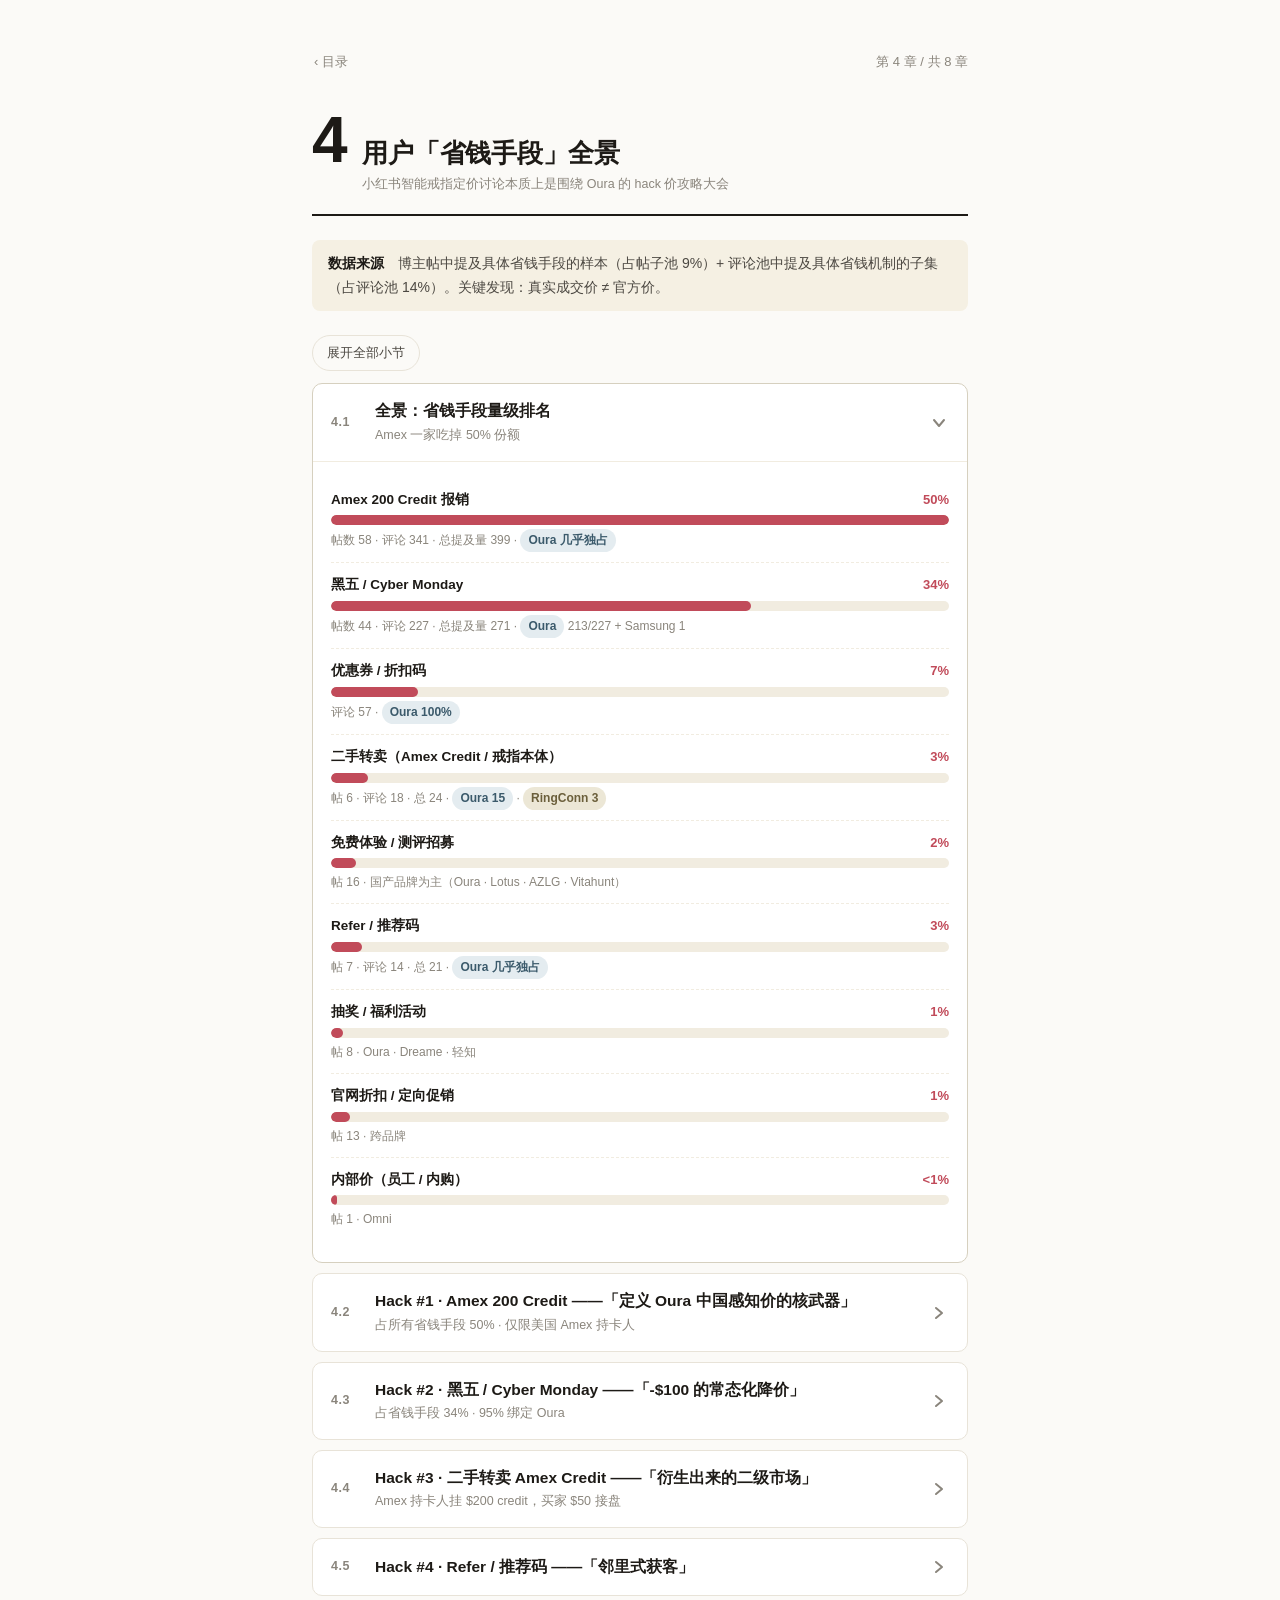
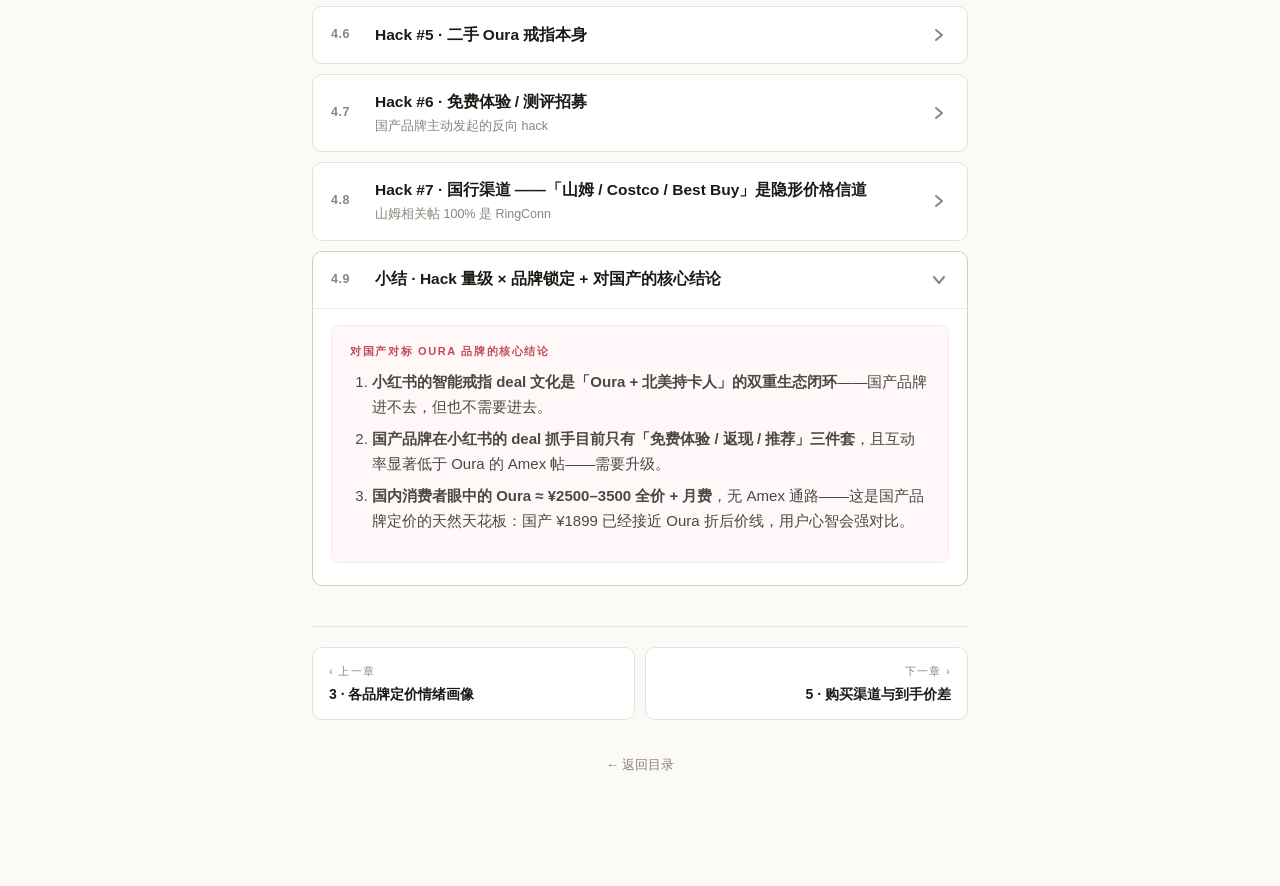
==== ch-4.html @ 9460f00f "Initial commit: smart ring pricing report web version 多页 HTML 版本，覆盖 0–8.1 节。每章独立页面，小节可折叠点击展开。 130+ 条" ====
<!DOCTYPE html>
<html lang="zh-CN">
<head>
<meta charset="UTF-8">
<meta name="viewport" content="width=device-width, initial-scale=1.0, viewport-fit=cover">
<title>4 · 用户省钱手段全景 — 小红书智能戒指定价参考报告</title>
<link rel="stylesheet" href="styles.css">
</head>
<body>
<div class="page">

  <nav class="topnav">
    <a href="index.html">‹ 目录</a>
    <span class="progress">第 4 章 / 共 8 章</span>
  </nav>

  <header class="ch-head">
    <div class="num">4</div>
    <div class="title">
      <h1>用户「省钱手段」全景</h1>
      <div class="kicker">小红书智能戒指定价讨论本质上是围绕 Oura 的 hack 价攻略大会</div>
    </div>
  </header>

  <div class="note">
    <strong>数据来源　</strong>博主帖中提及具体省钱手段的样本（占帖子池 9%）+ 评论池中提及具体省钱机制的子集（占评论池 14%）。关键发现：真实成交价 ≠ 官方价。
  </div>

  <button class="expand-all" id="expandAll">展开全部小节</button>

  <!-- 4.1 -->
  <details class="sub" open>
    <summary>
      <div class="sub-num">4.1</div>
      <div class="sub-title">
        全景：省钱手段量级排名
        <span class="hint">Amex 一家吃掉 50% 份额</span>
      </div>
      <svg class="chev" viewBox="0 0 20 20" fill="none"><path d="M7 5l6 5-6 5" stroke="currentColor" stroke-width="2" stroke-linecap="round" stroke-linejoin="round"/></svg>
    </summary>
    <div class="sub-body">
      <div class="hack-bar-list">
        <div class="hack-bar">
          <div class="row1"><div class="name">Amex 200 Credit 报销</div><div class="pct">50%</div></div>
          <div class="bar-wrap"><div class="bar" style="width:100%;"></div></div>
          <div class="brand-line">帖数 58 · 评论 341 · 总提及量 399 · <span class="brand oura">Oura 几乎独占</span></div>
        </div>
        <div class="hack-bar">
          <div class="row1"><div class="name">黑五 / Cyber Monday</div><div class="pct">34%</div></div>
          <div class="bar-wrap"><div class="bar" style="width:68%;"></div></div>
          <div class="brand-line">帖数 44 · 评论 227 · 总提及量 271 · <span class="brand oura">Oura</span> 213/227 + Samsung 1</div>
        </div>
        <div class="hack-bar">
          <div class="row1"><div class="name">优惠券 / 折扣码</div><div class="pct">7%</div></div>
          <div class="bar-wrap"><div class="bar" style="width:14%;"></div></div>
          <div class="brand-line">评论 57 · <span class="brand oura">Oura 100%</span></div>
        </div>
        <div class="hack-bar">
          <div class="row1"><div class="name">二手转卖（Amex Credit / 戒指本体）</div><div class="pct">3%</div></div>
          <div class="bar-wrap"><div class="bar" style="width:6%;"></div></div>
          <div class="brand-line">帖 6 · 评论 18 · 总 24 · <span class="brand oura">Oura 15</span> · <span class="brand ringconn">RingConn 3</span></div>
        </div>
        <div class="hack-bar">
          <div class="row1"><div class="name">免费体验 / 测评招募</div><div class="pct">2%</div></div>
          <div class="bar-wrap"><div class="bar" style="width:4%;"></div></div>
          <div class="brand-line">帖 16 · 国产品牌为主（Oura · Lotus · AZLG · Vitahunt）</div>
        </div>
        <div class="hack-bar">
          <div class="row1"><div class="name">Refer / 推荐码</div><div class="pct">3%</div></div>
          <div class="bar-wrap"><div class="bar" style="width:5%;"></div></div>
          <div class="brand-line">帖 7 · 评论 14 · 总 21 · <span class="brand oura">Oura 几乎独占</span></div>
        </div>
        <div class="hack-bar">
          <div class="row1"><div class="name">抽奖 / 福利活动</div><div class="pct">1%</div></div>
          <div class="bar-wrap"><div class="bar" style="width:2%;"></div></div>
          <div class="brand-line">帖 8 · Oura · Dreame · 轻知</div>
        </div>
        <div class="hack-bar">
          <div class="row1"><div class="name">官网折扣 / 定向促销</div><div class="pct">1%</div></div>
          <div class="bar-wrap"><div class="bar" style="width:3%;"></div></div>
          <div class="brand-line">帖 13 · 跨品牌</div>
        </div>
        <div class="hack-bar">
          <div class="row1"><div class="name">内部价（员工 / 内购）</div><div class="pct">&lt;1%</div></div>
          <div class="bar-wrap"><div class="bar" style="width:1%;"></div></div>
          <div class="brand-line">帖 1 · Omni</div>
        </div>
      </div>
    </div>
  </details>

  <!-- 4.2 -->
  <details class="sub">
    <summary>
      <div class="sub-num">4.2</div>
      <div class="sub-title">
        Hack #1 · Amex 200 Credit ——「定义 Oura 中国感知价的核武器」
        <span class="hint">占所有省钱手段 50% · 仅限美国 Amex 持卡人</span>
      </div>
      <svg class="chev" viewBox="0 0 20 20" fill="none"><path d="M7 5l6 5-6 5" stroke="currentColor" stroke-width="2" stroke-linecap="round" stroke-linejoin="round"/></svg>
    </summary>
    <div class="sub-body">
      <p><strong>机制</strong>：美国运通（Amex）Platinum / Business Platinum 持卡人每年有 $200 Oura/Equinox/SoulCycle credit，<strong>实质上把 Oura Ring 4（官方价 $349–499）的硬件成本砍掉一半以上</strong>；若叠加黑五 -$100，折后净支付仅 $50–68。</p>

      <h4>评论层共识</h4>
      <ul>
        <li>49% 同时被打"觉得合理"标签</li>
        <li>主要 persona：<strong>撸羊毛达人占 59%</strong>（201/341）</li>
      </ul>

      <h4>典型 Amex 评论原话</h4>

      <div class="quote">
        <div class="text">白金卡年费好像是 $900，感觉容易被薅产生被迫消费哈哈</div>
        <div class="cite">
          <a href="https://www.xiaohongshu.com/explore/69213b73000000001e02d524?xsec_token=YBMuO9qOOdhxHWwKKb1xisvVA-xUIIwvw2PzHLkAl86yU=" target="_blank" rel="noopener">《如何买 AMEX 的 Oura Ring Credit 安全下车》评论 #1</a>
          <span class="meta-sep">·</span><span class="likes">👍 2</span>
          <span class="meta-sep">·</span>撸羊毛达人
        </div>
      </div>

      <div class="quote">
        <div class="text">不用不爽　都是 $900 年费里带的[捂脸R]</div>
        <div class="cite">
          <a href="https://www.xiaohongshu.com/explore/691ff2e0000000001e008041?xsec_token=YBjdBGWXKZ3sOt_hUYyjo9_ISU_3QViabI853JlWOVCu4=" target="_blank" rel="noopener">《Oura ring 黑五减了一百刀要不要买呢》评论 #17</a>
          <span class="meta-sep">·</span><span class="likes">👍 2</span>
          <span class="meta-sep">·</span>路人围观型
        </div>
      </div>

      <div class="insight">
        <div class="label">对国产品牌的含义</div>
        <p>Amex 是<strong>美国地区限定</strong>（Amex 中国信用卡无对应权益）。国产对标 Oura 的天然护城河：在中国市场，Amex 通路对 Oura 不生效。</p>
      </div>
    </div>
  </details>

  <!-- 4.3 -->
  <details class="sub">
    <summary>
      <div class="sub-num">4.3</div>
      <div class="sub-title">
        Hack #2 · 黑五 / Cyber Monday ——「-$100 的常态化降价」
        <span class="hint">占省钱手段 34% · 95% 绑定 Oura</span>
      </div>
      <svg class="chev" viewBox="0 0 20 20" fill="none"><path d="M7 5l6 5-6 5" stroke="currentColor" stroke-width="2" stroke-linecap="round" stroke-linejoin="round"/></svg>
    </summary>
    <div class="sub-body">
      <p><strong>典型路径</strong>：Oura Ring 4 官方价 $349 → 黑五减 $100 → $249 → 再叠 Amex $200 credit → <strong>$49</strong>。</p>

      <h4>热门帖</h4>
      <ul>
        <li><a href="https://www.xiaohongshu.com/explore/691ff2e0000000001e008041?xsec_token=YBjdBGWXKZ3sOt_hUYyjo9_ISU_3QViabI853JlWOVCu4=" target="_blank" rel="noopener">《Oura ring 黑五减了一百刀要不要买呢》</a>——黑五前夕的最高频"求拍板"帖型</li>
        <li><a href="https://www.xiaohongshu.com/explore/69584641000000001e01393c?xsec_token=YBeJ2AlpEeYrC7RfwshhoETI6wNIuk_4Vws_9xvD-cszU=" target="_blank" rel="noopener">《2026 Oura Ring 黑五折扣还在》</a>（高销，29 like / 28 comment）</li>
      </ul>

      <div class="insight">
        <div class="label">对国产品牌的含义</div>
        <p>Oura 已经把"$349 → $249"训练成北美用户的<strong>心理锚价</strong>。国产对标若进入北美市场，起步定价就要避开 $249–349 这条 Oura 的"打折常态线"；在国内市场，则要警惕 11.11 / 双 11 的国产同档（Dreame 1499 → 双 11 折扣价大概率会到 1099–1199）冲击。</p>
      </div>
    </div>
  </details>

  <!-- 4.4 -->
  <details class="sub">
    <summary>
      <div class="sub-num">4.4</div>
      <div class="sub-title">
        Hack #3 · 二手转卖 Amex Credit ——「衍生出来的二级市场」
        <span class="hint">Amex 持卡人挂 $200 credit，买家 $50 接盘</span>
      </div>
      <svg class="chev" viewBox="0 0 20 20" fill="none"><path d="M7 5l6 5-6 5" stroke="currentColor" stroke-width="2" stroke-linecap="round" stroke-linejoin="round"/></svg>
    </summary>
    <div class="sub-body">
      <p><strong>机制</strong>：Amex 持卡人<strong>有 credit 但不需要 Oura</strong>，挂出 $200 credit 二级市场转卖，买家以 $50 / $80 接盘，自己再去叠黑五。</p>

      <h4>热门帖</h4>
      <ul>
        <li><a href="https://www.xiaohongshu.com/explore/692236be000000001e014dc2?xsec_token=YBRpJ08VMeD1_uuvRZeW_mdRfDavwZ0Ft3Cp-WajCb9pA=" target="_blank" rel="noopener">《50 刀　求一个 Amex oura ring $200 credit》</a></li>
        <li><a href="https://www.xiaohongshu.com/explore/69759b0a000000000b009266?xsec_token=YBZ1whj1s7tY_rOfrxBTyoeGOeA2ibzk-r4yXzqtJbJRg=" target="_blank" rel="noopener">《[已出] 50 刀出 Amex Oura Ring》</a></li>
        <li><a href="https://www.xiaohongshu.com/explore/692e4822000000001b0303f9?xsec_token=YBShnY67qSw5xngRBNBS1IfngJxizU3yKga7EurOmRXjY=" target="_blank" rel="noopener">《【已出】低价出 OuraRing Credit》</a></li>
      </ul>

      <div class="insight">
        <div class="label">含义</div>
        <p>Oura 的「优惠生态」已经长出了完整的二级市场——但侧面说明 Oura 在北美华人圈已经被<strong>完全 commoditize 成了一个"撸羊毛标的"</strong>，而不是高端健康产品。</p>
      </div>
    </div>
  </details>

  <!-- 4.5 -->
  <details class="sub">
    <summary>
      <div class="sub-num">4.5</div>
      <div class="sub-title">
        Hack #4 · Refer / 推荐码 ——「邻里式获客」
      </div>
      <svg class="chev" viewBox="0 0 20 20" fill="none"><path d="M7 5l6 5-6 5" stroke="currentColor" stroke-width="2" stroke-linecap="round" stroke-linejoin="round"/></svg>
    </summary>
    <div class="sub-body">
      <p><strong>量级</strong>：占所有省钱手段提及的 <strong>3%</strong>，100% 绑定 Oura / Whoop。</p>

      <p>在深度测评帖底下，"求推荐码 / 留我推荐码"是最高频的评论话题——用户在 Oura 测评帖下的第一反应不是问"贵吗"，而是"有推荐码吗"。</p>

      <div class="insight">
        <div class="label">含义</div>
        <p>Oura 的 refer 机制把 Amex / 黑五之外的<strong>最后一档优惠</strong>（几十美元）分摊给了用户自传播。国产品牌可以借鉴：首批种子用户激活推荐码体系，降低小红书初始获客成本。</p>
      </div>
    </div>
  </details>

  <!-- 4.6 -->
  <details class="sub">
    <summary>
      <div class="sub-num">4.6</div>
      <div class="sub-title">
        Hack #5 · 二手 Oura 戒指本身
      </div>
      <svg class="chev" viewBox="0 0 20 20" fill="none"><path d="M7 5l6 5-6 5" stroke="currentColor" stroke-width="2" stroke-linecap="round" stroke-linejoin="round"/></svg>
    </summary>
    <div class="sub-body">
      <p>少量评论提及在小红书买二手 Oura 戒指（如 <a href="https://www.xiaohongshu.com/explore/6959d9b9000000001e00a95b?xsec_token=YB86aFxJRfxOiXGn18YmFiH872wgVnaL55y1p4wqqf7Qs=" target="_blank" rel="noopener">《Oura Ring 真的鸡肋!你的还在用吗?》</a>帖下出现），通常配合"已戴 1–2 年想出"的转卖。</p>

      <div class="insight">
        <div class="label">含义</div>
        <p>Oura 在中国用户群的<strong>留存周期 ~1–2 年</strong>，与"智商税 vs 真有用"的反复讨论一致。用户黏性并未达到"终身工具"水平——国产品牌有切入"低承诺、可换新"心智的空间。</p>
      </div>
    </div>
  </details>

  <!-- 4.7 -->
  <details class="sub">
    <summary>
      <div class="sub-num">4.7</div>
      <div class="sub-title">
        Hack #6 · 免费体验 / 测评招募
        <span class="hint">国产品牌主动发起的反向 hack</span>
      </div>
      <svg class="chev" viewBox="0 0 20 20" fill="none"><path d="M7 5l6 5-6 5" stroke="currentColor" stroke-width="2" stroke-linecap="round" stroke-linejoin="round"/></svg>
    </summary>
    <div class="sub-body">
      <p><strong>量级</strong>：占所有省钱手段提及的 <strong>2%</strong>，主要由<strong>国产品牌</strong>主动发起：</p>
      <ul>
        <li><a href="https://www.xiaohongshu.com/explore/6953a36f000000001e02f197?xsec_token=YBs6JxF61rN1ayzcTn6uWKk2UNxZ8VwNIng2PBN9bXv7w=" target="_blank" rel="noopener">《体验官招募计划丨"一戒为盟,共赴星途"》</a>（现象级，Vitahunt）</li>
        <li><a href="https://www.xiaohongshu.com/explore/69e2dab1000000001a02095e?xsec_token=YBfq2Qv6k3E4YB7hF2L-L4BOwLUmN2p2JYi6WIOPBNy3M=" target="_blank" rel="noopener">《0 元智能戒指　人间四月天!把你宠上天》</a>（Lotus Ring）</li>
        <li><a href="https://www.xiaohongshu.com/explore/69ca49d8000000002800878e?xsec_token=YBUPS9e86bnwpNKIz8cRrSYKGmqtzBL1pIyt-Eni-l1BI=" target="_blank" rel="noopener">《挑战 60 天养出好体质!你的健康我买单!》</a>（轻知 60 天达标返现）</li>
      </ul>

      <div class="insight">
        <div class="label">含义</div>
        <p>国产品牌已经在用「免费试用 + 返现」对抗 Oura 的「Amex hack」，但目前这类帖子互动率很低（轻知相关帖 100% 落在低互动桶）——<strong>国产的免费机制还没培养出撸羊毛达人级别的用户传播</strong>。</p>
      </div>
    </div>
  </details>

  <!-- 4.8 -->
  <details class="sub">
    <summary>
      <div class="sub-num">4.8</div>
      <div class="sub-title">
        Hack #7 · 国行渠道 ——「山姆 / Costco / Best Buy」是隐形价格信道
        <span class="hint">山姆相关帖 100% 是 RingConn</span>
      </div>
      <svg class="chev" viewBox="0 0 20 20" fill="none"><path d="M7 5l6 5-6 5" stroke="currentColor" stroke-width="2" stroke-linecap="round" stroke-linejoin="round"/></svg>
    </summary>
    <div class="sub-body">
      <p>明确提及购买渠道的帖子（占帖子池 5%）分布如下：</p>

      <div class="table-wrap">
        <table class="data">
          <thead><tr><th>渠道</th><th>帖数</th><th>主要绑定品牌</th></tr></thead>
          <tbody>
            <tr><td>官网</td><td class="num">26</td><td>Oura (25)</td></tr>
            <tr><td>小红书（C 端转卖）</td><td class="num">21</td><td>Oura (8) · 无品牌 (7) · RingConn (3) · Dreame (2)</td></tr>
            <tr><td>线下店</td><td class="num">9</td><td>Oura (4) · Dreame (2) · Samsung (2) · RingConn (1)</td></tr>
            <tr><td><strong>华强北</strong></td><td class="num">8</td><td>华强北白牌 (8)</td></tr>
            <tr><td>Amazon</td><td class="num">7</td><td>Oura (4) · 无 (2) · Omni (1)</td></tr>
            <tr><td><strong>山姆</strong></td><td class="num">4</td><td><strong><span class="brand ringconn">RingConn</span> (4, 100% 集中)</strong></td></tr>
            <tr><td>Best Buy</td><td class="num">4</td><td>Oura (4)</td></tr>
            <tr><td>京东</td><td class="num">1</td><td>Oura (1)</td></tr>
          </tbody>
        </table>
      </div>

      <div class="insight">
        <div class="label">关键观察</div>
        <p><strong>RingConn 在山姆渠道高度集中</strong>（山姆相关帖 100% 是 RingConn）——这是国产品牌借中产连锁渠道做信任背书的成功案例。线下店 Dreame / Samsung / RingConn 各占一席，Oura 仍主要靠官网 + 海外大店。</p>
      </div>
    </div>
  </details>

  <!-- 4.9 -->
  <details class="sub" open>
    <summary>
      <div class="sub-num">4.9</div>
      <div class="sub-title">
        小结 · Hack 量级 × 品牌锁定 + 对国产的核心结论
      </div>
      <svg class="chev" viewBox="0 0 20 20" fill="none"><path d="M7 5l6 5-6 5" stroke="currentColor" stroke-width="2" stroke-linecap="round" stroke-linejoin="round"/></svg>
    </summary>
    <div class="sub-body">
      <div class="insight">
        <div class="label">对国产对标 Oura 品牌的核心结论</div>
        <ol>
          <li><strong>小红书的智能戒指 deal 文化是「Oura + 北美持卡人」的双重生态闭环</strong>——国产品牌进不去，但也不需要进去。</li>
          <li><strong>国产品牌在小红书的 deal 抓手目前只有「免费体验 / 返现 / 推荐」三件套</strong>，且互动率显著低于 Oura 的 Amex 帖——需要升级。</li>
          <li><strong>国内消费者眼中的 Oura ≈ ¥2500–3500 全价 + 月费</strong>，无 Amex 通路——这是国产品牌定价的天然天花板：国产 ¥1899 已经接近 Oura 折后价线，用户心智会强对比。</li>
        </ol>
      </div>
    </div>
  </details>

  <nav class="pager">
    <a class="prev" href="ch-3.html">
      <span class="dir">‹ 上一章</span>
      <span class="label">3 · 各品牌定价情绪画像</span>
    </a>
    <a class="next" href="ch-5.html">
      <span class="dir">下一章 ›</span>
      <span class="label">5 · 购买渠道与到手价差</span>
    </a>
  </nav>

  <div class="back-to-index"><a href="index.html">← 返回目录</a></div>

</div>

<script>
  const btn = document.getElementById('expandAll');
  const allDetails = document.querySelectorAll('details.sub');
  function sync() {
    const allOpen = [...allDetails].every(d => d.open);
    btn.textContent = allOpen ? '收起全部小节' : '展开全部小节';
  }
  btn.addEventListener('click', () => {
    const allOpen = [...allDetails].every(d => d.open);
    allDetails.forEach(d => d.open = !allOpen);
    sync();
  });
  allDetails.forEach(d => d.addEventListener('toggle', sync));
  sync();
</script>
</body>
</html>
---- styles.css ----
:root {
  --bg: #fbfaf7;
  --card: #ffffff;
  --ink: #1d1a16;
  --ink-soft: #4c4842;
  --ink-mute: #8a857c;
  --line: #e8e3d8;
  --line-soft: #f1ece0;
  --accent: #c14b5a;
  --accent-soft: #fce8ec;
  --accent-bg: #fff7f8;
  --muted-bg: #f5f0e3;
}
* { box-sizing: border-box; -webkit-tap-highlight-color: transparent; }
html { scroll-behavior: smooth; }
body {
  margin: 0;
  font-family: -apple-system, BlinkMacSystemFont, "PingFang SC", "Helvetica Neue", "Segoe UI", Arial, sans-serif;
  background: var(--bg);
  color: var(--ink);
  line-height: 1.75;
  font-size: 16px;
  -webkit-font-smoothing: antialiased;
  text-size-adjust: 100%;
  -webkit-text-size-adjust: 100%;
}
a { color: var(--accent); text-decoration: none; }

.page {
  max-width: 720px;
  margin: 0 auto;
  padding: 20px 20px 80px;
}

/* =========== Masthead (index) =========== */
.masthead { padding: 8px 0 32px; border-bottom: 1px solid var(--line); margin-bottom: 32px; }
.masthead .eyebrow {
  font-size: 12px;
  letter-spacing: 0.18em;
  color: var(--ink-mute);
  text-transform: uppercase;
  margin-bottom: 14px;
}
.masthead h1 {
  font-size: 26px;
  line-height: 1.4;
  margin: 0 0 16px;
  font-weight: 700;
  letter-spacing: -0.01em;
}
.masthead .subtitle {
  font-size: 15px;
  color: var(--ink-soft);
  margin: 0;
}
.masthead .meta {
  display: flex;
  gap: 20px;
  margin-top: 18px;
  font-size: 12px;
  color: var(--ink-mute);
  flex-wrap: wrap;
}

.conclusions { margin-bottom: 40px; }
.conclusions-label, .chapters-label {
  font-size: 12px;
  letter-spacing: 0.18em;
  text-transform: uppercase;
  color: var(--ink-mute);
  margin-bottom: 16px;
}
.chapters-label { margin: 40px 0 16px; }

.conclusion-card {
  background: var(--card);
  border: 1px solid var(--line);
  border-left: 3px solid var(--accent);
  border-radius: 8px;
  padding: 18px 20px;
  margin-bottom: 12px;
}
.conclusion-card .tag {
  font-size: 11px;
  letter-spacing: 0.12em;
  text-transform: uppercase;
  color: var(--accent);
  font-weight: 600;
  margin-bottom: 8px;
}
.conclusion-card .headline {
  font-size: 15.5px;
  font-weight: 700;
  margin-bottom: 8px;
  line-height: 1.55;
}
.conclusion-card .body {
  font-size: 14.5px;
  color: var(--ink-soft);
  line-height: 1.7;
}

.chapter-link {
  display: flex;
  gap: 16px;
  align-items: flex-start;
  background: var(--card);
  border: 1px solid var(--line);
  border-radius: 10px;
  padding: 18px 20px;
  margin-bottom: 10px;
  color: var(--ink);
  transition: border-color 0.15s, transform 0.1s;
  min-height: 64px;
}
.chapter-link:active { transform: scale(0.99); }
.chapter-link:hover { border-color: var(--accent); }
.chapter-link .num {
  font-size: 28px;
  font-weight: 700;
  color: var(--ink-mute);
  line-height: 1;
  font-variant-numeric: tabular-nums;
  min-width: 32px;
  margin-top: -2px;
}
.chapter-link .copy h3 {
  margin: 0 0 4px;
  font-size: 16px;
  font-weight: 700;
  line-height: 1.4;
}
.chapter-link .copy p {
  margin: 0;
  font-size: 13.5px;
  color: var(--ink-mute);
  line-height: 1.55;
}
.chapter-link .arrow {
  margin-left: auto;
  color: var(--ink-mute);
  font-size: 18px;
  align-self: center;
  flex-shrink: 0;
}
.chapter-link.disabled {
  opacity: 0.55;
  pointer-events: none;
}

footer.site {
  margin-top: 48px;
  padding-top: 24px;
  border-top: 1px solid var(--line);
  font-size: 12px;
  color: var(--ink-mute);
}

/* =========== Chapter page =========== */
.topnav {
  display: flex;
  align-items: center;
  justify-content: space-between;
  padding: 8px 0 24px;
  font-size: 13px;
}
.topnav a {
  color: var(--ink-mute);
  display: inline-flex;
  align-items: center;
  gap: 6px;
  padding: 8px 2px;
  min-height: 44px;
}
.topnav a:active { color: var(--accent); }
.topnav .progress { color: var(--ink-mute); }

.ch-head {
  display: flex;
  align-items: baseline;
  gap: 16px;
  padding-bottom: 20px;
  border-bottom: 2px solid var(--ink);
  margin-bottom: 24px;
}
.ch-head .num {
  font-size: 56px;
  font-weight: 700;
  line-height: 1;
  letter-spacing: -0.02em;
}
.ch-head .title h1 {
  margin: 0 0 4px;
  font-size: 22px;
  font-weight: 700;
  line-height: 1.35;
  letter-spacing: -0.01em;
}
.ch-head .title .kicker {
  font-size: 12.5px;
  color: var(--ink-mute);
  line-height: 1.5;
}

.ch-intro {
  font-size: 15.5px;
  color: var(--ink-soft);
  margin: 0 0 16px;
}

.note {
  background: var(--muted-bg);
  border-radius: 8px;
  padding: 12px 16px;
  margin: 16px 0 24px;
  font-size: 14px;
  color: var(--ink-soft);
  line-height: 1.7;
}
.note strong { color: var(--ink); }

.expand-all {
  background: none;
  border: 1px solid var(--line);
  border-radius: 999px;
  padding: 7px 14px;
  font-size: 12.5px;
  color: var(--ink-soft);
  cursor: pointer;
  margin-bottom: 12px;
  font-family: inherit;
  min-height: 36px;
}
.expand-all:active { background: var(--muted-bg); }

/* Details / collapsible */
details.sub {
  background: var(--card);
  border: 1px solid var(--line);
  border-radius: 10px;
  margin-bottom: 10px;
  overflow: hidden;
}
details.sub[open] { border-color: #d6d0bf; }
details.sub > summary {
  list-style: none;
  padding: 16px 18px;
  cursor: pointer;
  display: flex;
  align-items: center;
  gap: 12px;
  min-height: 56px;
  user-select: none;
}
details.sub > summary::-webkit-details-marker { display: none; }
details.sub > summary::marker { content: ""; }
details.sub > summary .sub-num {
  font-size: 12.5px;
  color: var(--ink-mute);
  font-variant-numeric: tabular-nums;
  font-weight: 600;
  letter-spacing: 0.04em;
  flex-shrink: 0;
  min-width: 32px;
}
details.sub > summary .sub-title {
  font-size: 15.5px;
  font-weight: 700;
  line-height: 1.45;
  flex: 1;
}
details.sub > summary .sub-title .hint {
  display: block;
  font-size: 12.5px;
  font-weight: 400;
  color: var(--ink-mute);
  margin-top: 3px;
  line-height: 1.5;
}
details.sub > summary .chev {
  flex-shrink: 0;
  width: 20px;
  height: 20px;
  color: var(--ink-mute);
  transition: transform 0.2s ease;
  margin-left: 4px;
}
details.sub[open] > summary .chev { transform: rotate(90deg); }
details.sub > .sub-body {
  padding: 4px 18px 22px;
  border-top: 1px solid var(--line-soft);
  padding-top: 16px;
}
details.sub > .sub-body > *:first-child { margin-top: 0; }
details.sub > .sub-body > *:last-child { margin-bottom: 0; }
details.sub > .sub-body p {
  margin: 0 0 12px;
  font-size: 15px;
  color: var(--ink-soft);
  line-height: 1.75;
}
details.sub > .sub-body p strong { color: var(--ink); }
details.sub > .sub-body ul, details.sub > .sub-body ol {
  padding-left: 22px;
  margin: 0 0 12px;
  font-size: 15px;
  color: var(--ink-soft);
}
details.sub > .sub-body ul li, details.sub > .sub-body ol li { margin-bottom: 6px; }
details.sub > .sub-body h4 {
  margin: 20px 0 10px;
  font-size: 14.5px;
  font-weight: 700;
  color: var(--ink);
}
details.sub > .sub-body h4:first-child { margin-top: 0; }

/* Nested subtopic (e.g., 3.0.1 within 3.0) */
.subtopic {
  margin: 18px 0;
  padding: 14px 0 2px;
  border-top: 1px solid var(--line-soft);
}
.subtopic:first-child { padding-top: 0; border-top: none; }
.subtopic > h5 {
  margin: 0 0 10px;
  font-size: 14px;
  font-weight: 700;
  color: var(--ink);
}
.subtopic > h5 .num {
  display: inline-block;
  font-size: 11.5px;
  color: var(--ink-mute);
  font-weight: 600;
  margin-right: 6px;
  font-variant-numeric: tabular-nums;
}

/* Tables */
.table-wrap {
  margin: 14px -18px;
  overflow-x: auto;
  -webkit-overflow-scrolling: touch;
}
table.data {
  width: 100%;
  min-width: 480px;
  border-collapse: collapse;
  font-size: 14px;
}
table.data th, table.data td {
  padding: 10px 14px;
  text-align: left;
  border-bottom: 1px solid var(--line-soft);
  vertical-align: top;
}
table.data th {
  background: #faf6ec;
  font-weight: 600;
  color: var(--ink);
  font-size: 12.5px;
  letter-spacing: 0.02em;
  white-space: nowrap;
}
table.data tbody tr:last-child td { border-bottom: none; }
table.data td.num { font-variant-numeric: tabular-nums; color: var(--ink-soft); }
table.data td strong { color: var(--ink); }
table.data small { color: var(--ink-mute); font-size: 12px; }
table.data .pct-bar {
  display: inline-block;
  height: 5px;
  background: var(--accent);
  border-radius: 3px;
  vertical-align: middle;
  margin-right: 6px;
  opacity: 0.7;
}

/* Quote — subtle by default */
.quote {
  margin: 12px 0;
  padding: 2px 14px;
  border-left: 2px solid var(--line);
  font-size: 14px;
  color: var(--ink-soft);
  line-height: 1.7;
}
.quote .text {
  margin: 0 0 6px;
}
.quote .cite {
  font-size: 12px;
  color: var(--ink-mute);
  line-height: 1.5;
}
.quote .cite a { color: var(--ink-mute); border-bottom: 1px dotted var(--ink-mute); }
.quote .cite a:active { color: var(--accent); border-bottom-color: var(--accent); }
.quote .cite .meta-sep { margin: 0 6px; opacity: 0.5; }
.quote .cite .likes { font-variant-numeric: tabular-nums; }
.quote.pin {
  border-left-color: var(--accent);
  padding-top: 4px;
  padding-bottom: 4px;
}
.quote.pin .pin-tag {
  display: inline-block;
  font-size: 10.5px;
  letter-spacing: 0.1em;
  padding: 1px 6px;
  border-radius: 4px;
  background: var(--accent-soft);
  color: var(--accent);
  font-weight: 600;
  margin-bottom: 6px;
  text-transform: uppercase;
}
.quote .persona {
  font-size: 11.5px;
  color: var(--ink-mute);
}

/* Insight */
.insight {
  background: var(--accent-bg);
  border: 1px solid var(--accent-soft);
  border-radius: 8px;
  padding: 16px 18px;
  margin: 16px 0;
}
.insight .label {
  font-size: 11px;
  letter-spacing: 0.15em;
  text-transform: uppercase;
  color: var(--accent);
  font-weight: 700;
  margin-bottom: 8px;
}
.insight h4 {
  font-size: 15px;
  margin: 0 0 8px;
  font-weight: 700;
}
.insight p, .insight ul, .insight ol {
  margin: 0;
  font-size: 14px;
  color: var(--ink-soft);
  line-height: 1.7;
}
.insight ul, .insight ol { padding-left: 18px; }
.insight li { margin-bottom: 4px; }
.insight li:last-child { margin-bottom: 0; }
.insight p + p { margin-top: 8px; }

/* Key findings bordered list */
.findings {
  background: var(--card);
  border: 1px solid var(--line);
  border-radius: 10px;
  padding: 16px 20px;
  margin: 16px 0;
}
.findings h4 {
  font-size: 11.5px;
  letter-spacing: 0.14em;
  text-transform: uppercase;
  color: var(--ink-mute);
  margin: 0 0 10px;
  font-weight: 600;
}
.findings ol, .findings ul {
  margin: 0;
  padding-left: 20px;
  font-size: 14.5px;
}
.findings li { margin-bottom: 8px; }
.findings li:last-child { margin-bottom: 0; }

/* Brand chip */
.brand {
  display: inline-block;
  padding: 1px 8px;
  border-radius: 999px;
  font-size: 12px;
  font-weight: 600;
  background: var(--muted-bg);
  color: var(--ink-soft);
  white-space: nowrap;
}
.brand.oura { background: #e4ecf0; color: #3b5a6b; }
.brand.ringconn { background: #ece7d6; color: #6b5f3b; }
.brand.dreame { background: #eedde7; color: #7a4a6a; }
.brand.whoop { background: #dde8dd; color: #3f5a3f; }
.brand.apple { background: #e9e5de; color: #4a4740; }
.brand.samsung { background: #e1e5ea; color: #3b4858; }
.brand.hqb { background: #eae0d4; color: #6e5943; }

/* Price ladder */
.price-ladder { margin: 16px 0; }
.ladder-row {
  display: grid;
  grid-template-columns: 100px 1fr;
  gap: 12px;
  align-items: center;
  padding: 10px 0;
  border-bottom: 1px dashed var(--line-soft);
  font-size: 13.5px;
}
.ladder-row:last-child { border-bottom: none; }
.ladder-row .range {
  font-variant-numeric: tabular-nums;
  font-weight: 700;
  font-size: 13.5px;
  color: var(--ink);
}
.ladder-row .bar-wrap {
  position: relative;
  height: 8px;
  background: var(--line-soft);
  border-radius: 4px;
  overflow: hidden;
  margin-bottom: 4px;
}
.ladder-row .bar {
  position: absolute;
  top: 0;
  height: 100%;
  border-radius: 4px;
}
.ladder-row .tag {
  font-size: 12.5px;
  color: var(--ink-soft);
  line-height: 1.5;
}

/* Hack ranking bars (chapter 4) */
.hack-bar-list { margin: 14px 0; }
.hack-bar {
  display: grid;
  grid-template-columns: 1fr;
  gap: 4px;
  padding: 10px 0;
  border-bottom: 1px dashed var(--line-soft);
  font-size: 13.5px;
}
.hack-bar:last-child { border-bottom: none; }
.hack-bar .row1 {
  display: flex;
  justify-content: space-between;
  align-items: baseline;
  gap: 8px;
}
.hack-bar .name { font-weight: 700; color: var(--ink); }
.hack-bar .pct { font-variant-numeric: tabular-nums; font-weight: 600; color: var(--accent); font-size: 13px; }
.hack-bar .bar-wrap { height: 10px; background: var(--line-soft); border-radius: 5px; overflow: hidden; }
.hack-bar .bar { height: 100%; background: var(--accent); border-radius: 5px; }
.hack-bar .brand-line { font-size: 12px; color: var(--ink-mute); }

/* Pager */
.pager {
  display: grid;
  grid-template-columns: 1fr 1fr;
  gap: 10px;
  margin-top: 40px;
  padding-top: 20px;
  border-top: 1px solid var(--line);
}
.pager a {
  background: var(--card);
  border: 1px solid var(--line);
  border-radius: 10px;
  padding: 14px 16px;
  min-height: 60px;
  display: flex;
  flex-direction: column;
  justify-content: center;
  color: var(--ink);
}
.pager a .dir {
  font-size: 11px;
  color: var(--ink-mute);
  letter-spacing: 0.12em;
  text-transform: uppercase;
  margin-bottom: 4px;
}
.pager a .label { font-size: 14px; font-weight: 600; line-height: 1.4; }
.pager a.disabled { opacity: 0.4; pointer-events: none; }
.pager a.next { text-align: right; }

.back-to-index {
  text-align: center;
  margin-top: 24px;
}
.back-to-index a {
  color: var(--ink-mute);
  font-size: 13px;
  padding: 10px;
  display: inline-block;
}

/* Responsive */
@media (min-width: 640px) {
  .page { padding: 32px 32px 100px; }
  .masthead h1 { font-size: 32px; }
  .masthead .subtitle { font-size: 16px; }
  .ch-head .num { font-size: 64px; }
  .ch-head .title h1 { font-size: 26px; }
  .table-wrap { margin: 14px 0; }
}
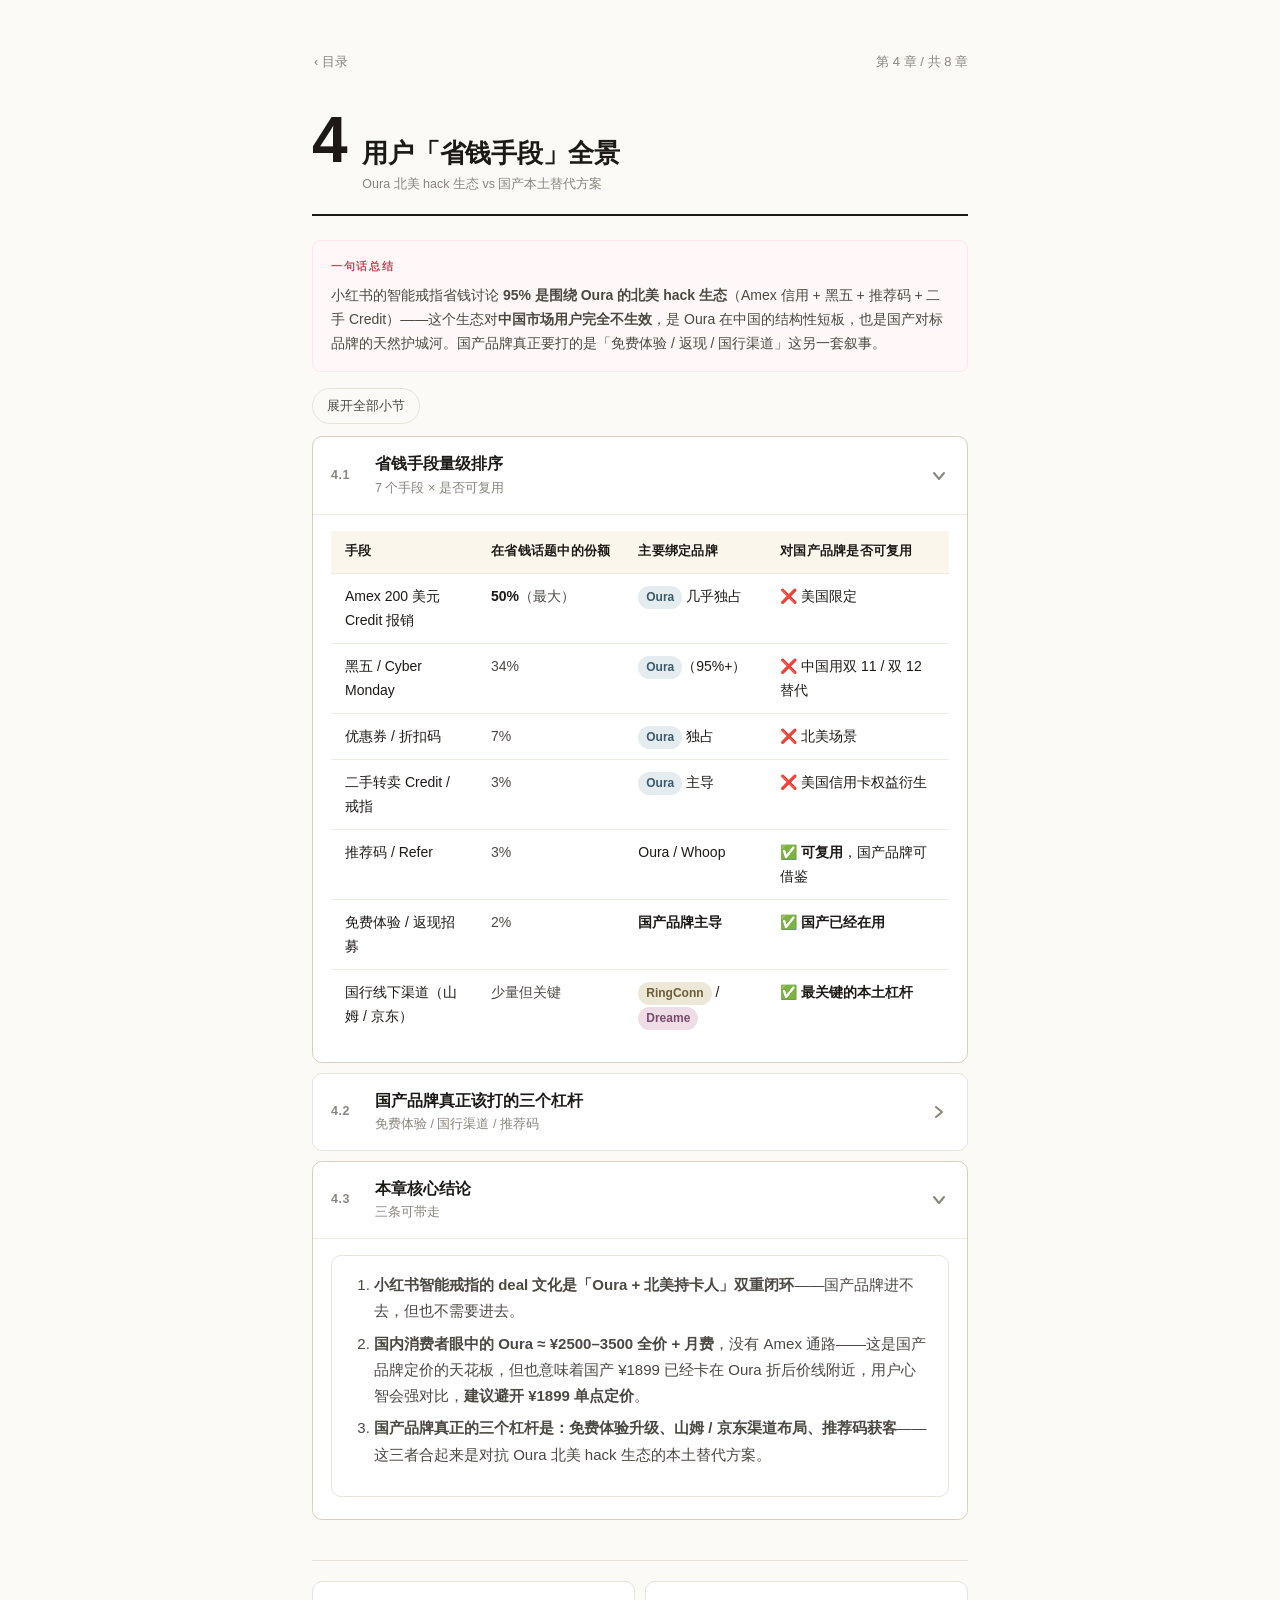
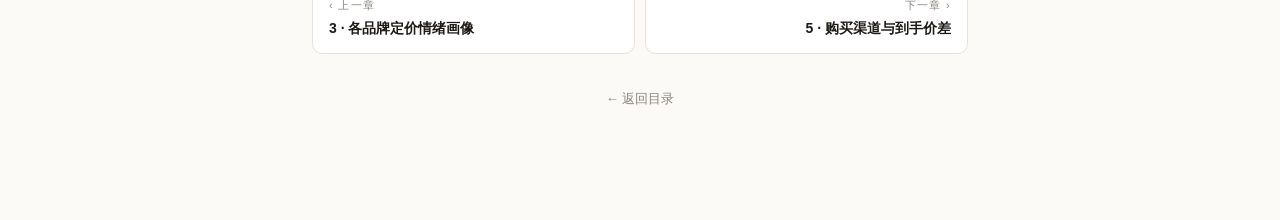
==== commit b872d438: "Update ch-4 and ch-7 with simplified, action-oriented content Ch 4: 从 9 节详尽 hack 原话拆解精简为 3 节 —— 量级排序" ====
--- a/ch-4.html
+++ b/ch-4.html
@@ -18,12 +18,13 @@
     <div class="num">4</div>
     <div class="title">
       <h1>用户「省钱手段」全景</h1>
-      <div class="kicker">小红书智能戒指定价讨论本质上是围绕 Oura 的 hack 价攻略大会</div>
+      <div class="kicker">Oura 北美 hack 生态 vs 国产本土替代方案</div>
     </div>
   </header>
 
-  <div class="note">
-    <strong>数据来源　</strong>博主帖中提及具体省钱手段的样本（占帖子池 9%）+ 评论池中提及具体省钱机制的子集（占评论池 14%）。关键发现：真实成交价 ≠ 官方价。
+  <div class="insight">
+    <div class="label">一句话总结</div>
+    <p>小红书的智能戒指省钱讨论 <strong>95% 是围绕 Oura 的北美 hack 生态</strong>（Amex 信用 + 黑五 + 推荐码 + 二手 Credit）——这个生态对<strong>中国市场用户完全不生效</strong>，是 Oura 在中国的结构性短板，也是国产对标品牌的天然护城河。国产品牌真正要打的是「免费体验 / 返现 / 国行渠道」这另一套叙事。</p>
   </div>
 
   <button class="expand-all" id="expandAll">展开全部小节</button>
@@ -33,58 +34,27 @@
     <summary>
       <div class="sub-num">4.1</div>
       <div class="sub-title">
-        全景：省钱手段量级排名
-        <span class="hint">Amex 一家吃掉 50% 份额</span>
+        省钱手段量级排序
+        <span class="hint">7 个手段 × 是否可复用</span>
       </div>
       <svg class="chev" viewBox="0 0 20 20" fill="none"><path d="M7 5l6 5-6 5" stroke="currentColor" stroke-width="2" stroke-linecap="round" stroke-linejoin="round"/></svg>
     </summary>
     <div class="sub-body">
-      <div class="hack-bar-list">
-        <div class="hack-bar">
-          <div class="row1"><div class="name">Amex 200 Credit 报销</div><div class="pct">50%</div></div>
-          <div class="bar-wrap"><div class="bar" style="width:100%;"></div></div>
-          <div class="brand-line">帖数 58 · 评论 341 · 总提及量 399 · <span class="brand oura">Oura 几乎独占</span></div>
-        </div>
-        <div class="hack-bar">
-          <div class="row1"><div class="name">黑五 / Cyber Monday</div><div class="pct">34%</div></div>
-          <div class="bar-wrap"><div class="bar" style="width:68%;"></div></div>
-          <div class="brand-line">帖数 44 · 评论 227 · 总提及量 271 · <span class="brand oura">Oura</span> 213/227 + Samsung 1</div>
-        </div>
-        <div class="hack-bar">
-          <div class="row1"><div class="name">优惠券 / 折扣码</div><div class="pct">7%</div></div>
-          <div class="bar-wrap"><div class="bar" style="width:14%;"></div></div>
-          <div class="brand-line">评论 57 · <span class="brand oura">Oura 100%</span></div>
-        </div>
-        <div class="hack-bar">
-          <div class="row1"><div class="name">二手转卖（Amex Credit / 戒指本体）</div><div class="pct">3%</div></div>
-          <div class="bar-wrap"><div class="bar" style="width:6%;"></div></div>
-          <div class="brand-line">帖 6 · 评论 18 · 总 24 · <span class="brand oura">Oura 15</span> · <span class="brand ringconn">RingConn 3</span></div>
-        </div>
-        <div class="hack-bar">
-          <div class="row1"><div class="name">免费体验 / 测评招募</div><div class="pct">2%</div></div>
-          <div class="bar-wrap"><div class="bar" style="width:4%;"></div></div>
-          <div class="brand-line">帖 16 · 国产品牌为主（Oura · Lotus · AZLG · Vitahunt）</div>
-        </div>
-        <div class="hack-bar">
-          <div class="row1"><div class="name">Refer / 推荐码</div><div class="pct">3%</div></div>
-          <div class="bar-wrap"><div class="bar" style="width:5%;"></div></div>
-          <div class="brand-line">帖 7 · 评论 14 · 总 21 · <span class="brand oura">Oura 几乎独占</span></div>
-        </div>
-        <div class="hack-bar">
-          <div class="row1"><div class="name">抽奖 / 福利活动</div><div class="pct">1%</div></div>
-          <div class="bar-wrap"><div class="bar" style="width:2%;"></div></div>
-          <div class="brand-line">帖 8 · Oura · Dreame · 轻知</div>
-        </div>
-        <div class="hack-bar">
-          <div class="row1"><div class="name">官网折扣 / 定向促销</div><div class="pct">1%</div></div>
-          <div class="bar-wrap"><div class="bar" style="width:3%;"></div></div>
-          <div class="brand-line">帖 13 · 跨品牌</div>
-        </div>
-        <div class="hack-bar">
-          <div class="row1"><div class="name">内部价（员工 / 内购）</div><div class="pct">&lt;1%</div></div>
-          <div class="bar-wrap"><div class="bar" style="width:1%;"></div></div>
-          <div class="brand-line">帖 1 · Omni</div>
-        </div>
+      <div class="table-wrap">
+        <table class="data">
+          <thead>
+            <tr><th>手段</th><th>在省钱话题中的份额</th><th>主要绑定品牌</th><th>对国产品牌是否可复用</th></tr>
+          </thead>
+          <tbody>
+            <tr><td>Amex 200 美元 Credit 报销</td><td class="num"><strong>50%</strong>（最大）</td><td><span class="brand oura">Oura</span> 几乎独占</td><td>❌ 美国限定</td></tr>
+            <tr><td>黑五 / Cyber Monday</td><td class="num">34%</td><td><span class="brand oura">Oura</span>（95%+）</td><td>❌ 中国用双 11 / 双 12 替代</td></tr>
+            <tr><td>优惠券 / 折扣码</td><td class="num">7%</td><td><span class="brand oura">Oura</span> 独占</td><td>❌ 北美场景</td></tr>
+            <tr><td>二手转卖 Credit / 戒指</td><td class="num">3%</td><td><span class="brand oura">Oura</span> 主导</td><td>❌ 美国信用卡权益衍生</td></tr>
+            <tr><td>推荐码 / Refer</td><td class="num">3%</td><td>Oura / Whoop</td><td>✅ <strong>可复用</strong>，国产品牌可借鉴</td></tr>
+            <tr><td>免费体验 / 返现招募</td><td class="num">2%</td><td><strong>国产品牌主导</strong></td><td>✅ <strong>国产已经在用</strong></td></tr>
+            <tr><td>国行线下渠道（山姆 / 京东）</td><td class="num">少量但关键</td><td><span class="brand ringconn">RingConn</span> / <span class="brand dreame">Dreame</span></td><td>✅ <strong>最关键的本土杠杆</strong></td></tr>
+          </tbody>
+        </table>
       </div>
     </div>
   </details>
@@ -94,217 +64,62 @@
     <summary>
       <div class="sub-num">4.2</div>
       <div class="sub-title">
-        Hack #1 · Amex 200 Credit ——「定义 Oura 中国感知价的核武器」
-        <span class="hint">占所有省钱手段 50% · 仅限美国 Amex 持卡人</span>
+        国产品牌真正该打的三个杠杆
+        <span class="hint">免费体验 / 国行渠道 / 推荐码</span>
       </div>
       <svg class="chev" viewBox="0 0 20 20" fill="none"><path d="M7 5l6 5-6 5" stroke="currentColor" stroke-width="2" stroke-linecap="round" stroke-linejoin="round"/></svg>
     </summary>
     <div class="sub-body">
-      <p><strong>机制</strong>：美国运通（Amex）Platinum / Business Platinum 持卡人每年有 $200 Oura/Equinox/SoulCycle credit，<strong>实质上把 Oura Ring 4（官方价 $349–499）的硬件成本砍掉一半以上</strong>；若叠加黑五 -$100，折后净支付仅 $50–68。</p>
 
-      <h4>评论层共识</h4>
-      <ul>
-        <li>49% 同时被打"觉得合理"标签</li>
-        <li>主要 persona：<strong>撸羊毛达人占 59%</strong>（201/341）</li>
-      </ul>
-
-      <h4>典型 Amex 评论原话</h4>
-
-      <div class="quote">
-        <div class="text">白金卡年费好像是 $900，感觉容易被薅产生被迫消费哈哈</div>
-        <div class="cite">
-          <a href="https://www.xiaohongshu.com/explore/69213b73000000001e02d524?xsec_token=YBMuO9qOOdhxHWwKKb1xisvVA-xUIIwvw2PzHLkAl86yU=" target="_blank" rel="noopener">《如何买 AMEX 的 Oura Ring Credit 安全下车》评论 #1</a>
-          <span class="meta-sep">·</span><span class="likes">👍 2</span>
-          <span class="meta-sep">·</span>撸羊毛达人
+      <div class="subtopic">
+        <h5><span class="num">杠杆 ①</span>免费体验 + 返现（已有国产品牌在做）</h5>
+        <p>国产品牌已经主动用免费试用对抗 Oura 的 Amex hack，代表案例：</p>
+        <ul>
+          <li><a href="https://www.xiaohongshu.com/explore/6953a36f000000001e02f197?xsec_token=YBs6JxF61rN1ayzcTn6uWKk2UNxZ8VwNIng2PBN9bXv7w=" target="_blank" rel="noopener">Vitahunt「体验官招募计划」</a>（现象级互动）</li>
+          <li><a href="https://www.xiaohongshu.com/explore/69e2dab1000000001a02095e?xsec_token=YBfq2Qv6k3E4YB7hF2L-L4BOwLUmN2p2JYi6WIOPBNy3M=" target="_blank" rel="noopener">Lotus Ring「0 元体验」</a></li>
+          <li><a href="https://www.xiaohongshu.com/explore/69ca49d8000000002800878e?xsec_token=YBUPS9e86bnwpNKIz8cRrSYKGmqtzBL1pIyt-Eni-l1BI=" target="_blank" rel="noopener">轻知「60 天达标返现 ¥499」</a></li>
+        </ul>
+        <div class="insight">
+          <div class="label">问题</div>
+          <p>这类帖子目前互动率普遍很低（轻知相关帖 100% 落在低互动桶），说明<strong>机制存在但没跑出传播效应</strong>。国产新品需要升级玩法——参考 Oura 撸羊毛达人的"可复制攻略"内容结构，而不是简单发招募帖。</p>
         </div>
       </div>
 
-      <div class="quote">
-        <div class="text">不用不爽　都是 $900 年费里带的[捂脸R]</div>
-        <div class="cite">
-          <a href="https://www.xiaohongshu.com/explore/691ff2e0000000001e008041?xsec_token=YBjdBGWXKZ3sOt_hUYyjo9_ISU_3QViabI853JlWOVCu4=" target="_blank" rel="noopener">《Oura ring 黑五减了一百刀要不要买呢》评论 #17</a>
-          <span class="meta-sep">·</span><span class="likes">👍 2</span>
-          <span class="meta-sep">·</span>路人围观型
+      <div class="subtopic">
+        <h5><span class="num">杠杆 ②</span>国行线下渠道做"信任 hack"</h5>
+        <p>购买渠道数据里，<strong>RingConn 在山姆渠道高度集中</strong>（山姆相关帖 100% 是 RingConn）——这是国产戒指中唯一成功的"渠道光环"样本。山姆 / Costco 中国 / 京东自营作为中产信任背书，能把"¥1899 不便宜"的小红书声音中和掉一部分。</p>
+        <p><strong>追觅则走高端商场路线</strong>（SKP 体验店），但因为首发从 ¥2599 降到 ¥1499，体验店的"高端调性 + 中端定价"出现错位。</p>
+        <p>其他国产品牌（Lotus / 元念 / 轻知 / Vitahunt）几乎没有线下渠道布局，这是国产新品可以直接切入的差异点。</p>
+      </div>
+
+      <div class="subtopic">
+        <h5><span class="num">杠杆 ③</span>推荐码 / Refer 机制（可复用）</h5>
+        <p>Oura 的 refer 是北美 deal hack 中<strong>唯一一个可以被国产完全复用</strong>的机制——不依赖信用卡权益、不依赖节日，只依赖用户社交关系。在智能戒指测评帖下，"求推荐码 / 留我推荐码"是已经被验证的最高频评论话题，说明用户对这套机制有接受度。</p>
+        <div class="insight">
+          <div class="label">国产落地</div>
+          <p>首批种子用户激活推荐码体系，用"你推荐一位好友双方各得 ¥100 优惠"这种简单机制，能显著降低小红书初始获客成本。</p>
         </div>
       </div>
 
-      <div class="insight">
-        <div class="label">对国产品牌的含义</div>
-        <p>Amex 是<strong>美国地区限定</strong>（Amex 中国信用卡无对应权益）。国产对标 Oura 的天然护城河：在中国市场，Amex 通路对 Oura 不生效。</p>
-      </div>
     </div>
   </details>
 
   <!-- 4.3 -->
-  <details class="sub">
+  <details class="sub" open>
     <summary>
       <div class="sub-num">4.3</div>
       <div class="sub-title">
-        Hack #2 · 黑五 / Cyber Monday ——「-$100 的常态化降价」
-        <span class="hint">占省钱手段 34% · 95% 绑定 Oura</span>
+        本章核心结论
+        <span class="hint">三条可带走</span>
       </div>
       <svg class="chev" viewBox="0 0 20 20" fill="none"><path d="M7 5l6 5-6 5" stroke="currentColor" stroke-width="2" stroke-linecap="round" stroke-linejoin="round"/></svg>
     </summary>
     <div class="sub-body">
-      <p><strong>典型路径</strong>：Oura Ring 4 官方价 $349 → 黑五减 $100 → $249 → 再叠 Amex $200 credit → <strong>$49</strong>。</p>
-
-      <h4>热门帖</h4>
-      <ul>
-        <li><a href="https://www.xiaohongshu.com/explore/691ff2e0000000001e008041?xsec_token=YBjdBGWXKZ3sOt_hUYyjo9_ISU_3QViabI853JlWOVCu4=" target="_blank" rel="noopener">《Oura ring 黑五减了一百刀要不要买呢》</a>——黑五前夕的最高频"求拍板"帖型</li>
-        <li><a href="https://www.xiaohongshu.com/explore/69584641000000001e01393c?xsec_token=YBeJ2AlpEeYrC7RfwshhoETI6wNIuk_4Vws_9xvD-cszU=" target="_blank" rel="noopener">《2026 Oura Ring 黑五折扣还在》</a>（高销，29 like / 28 comment）</li>
-      </ul>
-
-      <div class="insight">
-        <div class="label">对国产品牌的含义</div>
-        <p>Oura 已经把"$349 → $249"训练成北美用户的<strong>心理锚价</strong>。国产对标若进入北美市场，起步定价就要避开 $249–349 这条 Oura 的"打折常态线"；在国内市场，则要警惕 11.11 / 双 11 的国产同档（Dreame 1499 → 双 11 折扣价大概率会到 1099–1199）冲击。</p>
-      </div>
-    </div>
-  </details>
-
-  <!-- 4.4 -->
-  <details class="sub">
-    <summary>
-      <div class="sub-num">4.4</div>
-      <div class="sub-title">
-        Hack #3 · 二手转卖 Amex Credit ——「衍生出来的二级市场」
-        <span class="hint">Amex 持卡人挂 $200 credit，买家 $50 接盘</span>
-      </div>
-      <svg class="chev" viewBox="0 0 20 20" fill="none"><path d="M7 5l6 5-6 5" stroke="currentColor" stroke-width="2" stroke-linecap="round" stroke-linejoin="round"/></svg>
-    </summary>
-    <div class="sub-body">
-      <p><strong>机制</strong>：Amex 持卡人<strong>有 credit 但不需要 Oura</strong>，挂出 $200 credit 二级市场转卖，买家以 $50 / $80 接盘，自己再去叠黑五。</p>
-
-      <h4>热门帖</h4>
-      <ul>
-        <li><a href="https://www.xiaohongshu.com/explore/692236be000000001e014dc2?xsec_token=YBRpJ08VMeD1_uuvRZeW_mdRfDavwZ0Ft3Cp-WajCb9pA=" target="_blank" rel="noopener">《50 刀　求一个 Amex oura ring $200 credit》</a></li>
-        <li><a href="https://www.xiaohongshu.com/explore/69759b0a000000000b009266?xsec_token=YBZ1whj1s7tY_rOfrxBTyoeGOeA2ibzk-r4yXzqtJbJRg=" target="_blank" rel="noopener">《[已出] 50 刀出 Amex Oura Ring》</a></li>
-        <li><a href="https://www.xiaohongshu.com/explore/692e4822000000001b0303f9?xsec_token=YBShnY67qSw5xngRBNBS1IfngJxizU3yKga7EurOmRXjY=" target="_blank" rel="noopener">《【已出】低价出 OuraRing Credit》</a></li>
-      </ul>
-
-      <div class="insight">
-        <div class="label">含义</div>
-        <p>Oura 的「优惠生态」已经长出了完整的二级市场——但侧面说明 Oura 在北美华人圈已经被<strong>完全 commoditize 成了一个"撸羊毛标的"</strong>，而不是高端健康产品。</p>
-      </div>
-    </div>
-  </details>
-
-  <!-- 4.5 -->
-  <details class="sub">
-    <summary>
-      <div class="sub-num">4.5</div>
-      <div class="sub-title">
-        Hack #4 · Refer / 推荐码 ——「邻里式获客」
-      </div>
-      <svg class="chev" viewBox="0 0 20 20" fill="none"><path d="M7 5l6 5-6 5" stroke="currentColor" stroke-width="2" stroke-linecap="round" stroke-linejoin="round"/></svg>
-    </summary>
-    <div class="sub-body">
-      <p><strong>量级</strong>：占所有省钱手段提及的 <strong>3%</strong>，100% 绑定 Oura / Whoop。</p>
-
-      <p>在深度测评帖底下，"求推荐码 / 留我推荐码"是最高频的评论话题——用户在 Oura 测评帖下的第一反应不是问"贵吗"，而是"有推荐码吗"。</p>
-
-      <div class="insight">
-        <div class="label">含义</div>
-        <p>Oura 的 refer 机制把 Amex / 黑五之外的<strong>最后一档优惠</strong>（几十美元）分摊给了用户自传播。国产品牌可以借鉴：首批种子用户激活推荐码体系，降低小红书初始获客成本。</p>
-      </div>
-    </div>
-  </details>
-
-  <!-- 4.6 -->
-  <details class="sub">
-    <summary>
-      <div class="sub-num">4.6</div>
-      <div class="sub-title">
-        Hack #5 · 二手 Oura 戒指本身
-      </div>
-      <svg class="chev" viewBox="0 0 20 20" fill="none"><path d="M7 5l6 5-6 5" stroke="currentColor" stroke-width="2" stroke-linecap="round" stroke-linejoin="round"/></svg>
-    </summary>
-    <div class="sub-body">
-      <p>少量评论提及在小红书买二手 Oura 戒指（如 <a href="https://www.xiaohongshu.com/explore/6959d9b9000000001e00a95b?xsec_token=YB86aFxJRfxOiXGn18YmFiH872wgVnaL55y1p4wqqf7Qs=" target="_blank" rel="noopener">《Oura Ring 真的鸡肋!你的还在用吗?》</a>帖下出现），通常配合"已戴 1–2 年想出"的转卖。</p>
-
-      <div class="insight">
-        <div class="label">含义</div>
-        <p>Oura 在中国用户群的<strong>留存周期 ~1–2 年</strong>，与"智商税 vs 真有用"的反复讨论一致。用户黏性并未达到"终身工具"水平——国产品牌有切入"低承诺、可换新"心智的空间。</p>
-      </div>
-    </div>
-  </details>
-
-  <!-- 4.7 -->
-  <details class="sub">
-    <summary>
-      <div class="sub-num">4.7</div>
-      <div class="sub-title">
-        Hack #6 · 免费体验 / 测评招募
-        <span class="hint">国产品牌主动发起的反向 hack</span>
-      </div>
-      <svg class="chev" viewBox="0 0 20 20" fill="none"><path d="M7 5l6 5-6 5" stroke="currentColor" stroke-width="2" stroke-linecap="round" stroke-linejoin="round"/></svg>
-    </summary>
-    <div class="sub-body">
-      <p><strong>量级</strong>：占所有省钱手段提及的 <strong>2%</strong>，主要由<strong>国产品牌</strong>主动发起：</p>
-      <ul>
-        <li><a href="https://www.xiaohongshu.com/explore/6953a36f000000001e02f197?xsec_token=YBs6JxF61rN1ayzcTn6uWKk2UNxZ8VwNIng2PBN9bXv7w=" target="_blank" rel="noopener">《体验官招募计划丨"一戒为盟,共赴星途"》</a>（现象级，Vitahunt）</li>
-        <li><a href="https://www.xiaohongshu.com/explore/69e2dab1000000001a02095e?xsec_token=YBfq2Qv6k3E4YB7hF2L-L4BOwLUmN2p2JYi6WIOPBNy3M=" target="_blank" rel="noopener">《0 元智能戒指　人间四月天!把你宠上天》</a>（Lotus Ring）</li>
-        <li><a href="https://www.xiaohongshu.com/explore/69ca49d8000000002800878e?xsec_token=YBUPS9e86bnwpNKIz8cRrSYKGmqtzBL1pIyt-Eni-l1BI=" target="_blank" rel="noopener">《挑战 60 天养出好体质!你的健康我买单!》</a>（轻知 60 天达标返现）</li>
-      </ul>
-
-      <div class="insight">
-        <div class="label">含义</div>
-        <p>国产品牌已经在用「免费试用 + 返现」对抗 Oura 的「Amex hack」，但目前这类帖子互动率很低（轻知相关帖 100% 落在低互动桶）——<strong>国产的免费机制还没培养出撸羊毛达人级别的用户传播</strong>。</p>
-      </div>
-    </div>
-  </details>
-
-  <!-- 4.8 -->
-  <details class="sub">
-    <summary>
-      <div class="sub-num">4.8</div>
-      <div class="sub-title">
-        Hack #7 · 国行渠道 ——「山姆 / Costco / Best Buy」是隐形价格信道
-        <span class="hint">山姆相关帖 100% 是 RingConn</span>
-      </div>
-      <svg class="chev" viewBox="0 0 20 20" fill="none"><path d="M7 5l6 5-6 5" stroke="currentColor" stroke-width="2" stroke-linecap="round" stroke-linejoin="round"/></svg>
-    </summary>
-    <div class="sub-body">
-      <p>明确提及购买渠道的帖子（占帖子池 5%）分布如下：</p>
-
-      <div class="table-wrap">
-        <table class="data">
-          <thead><tr><th>渠道</th><th>帖数</th><th>主要绑定品牌</th></tr></thead>
-          <tbody>
-            <tr><td>官网</td><td class="num">26</td><td>Oura (25)</td></tr>
-            <tr><td>小红书（C 端转卖）</td><td class="num">21</td><td>Oura (8) · 无品牌 (7) · RingConn (3) · Dreame (2)</td></tr>
-            <tr><td>线下店</td><td class="num">9</td><td>Oura (4) · Dreame (2) · Samsung (2) · RingConn (1)</td></tr>
-            <tr><td><strong>华强北</strong></td><td class="num">8</td><td>华强北白牌 (8)</td></tr>
-            <tr><td>Amazon</td><td class="num">7</td><td>Oura (4) · 无 (2) · Omni (1)</td></tr>
-            <tr><td><strong>山姆</strong></td><td class="num">4</td><td><strong><span class="brand ringconn">RingConn</span> (4, 100% 集中)</strong></td></tr>
-            <tr><td>Best Buy</td><td class="num">4</td><td>Oura (4)</td></tr>
-            <tr><td>京东</td><td class="num">1</td><td>Oura (1)</td></tr>
-          </tbody>
-        </table>
-      </div>
-
-      <div class="insight">
-        <div class="label">关键观察</div>
-        <p><strong>RingConn 在山姆渠道高度集中</strong>（山姆相关帖 100% 是 RingConn）——这是国产品牌借中产连锁渠道做信任背书的成功案例。线下店 Dreame / Samsung / RingConn 各占一席，Oura 仍主要靠官网 + 海外大店。</p>
-      </div>
-    </div>
-  </details>
-
-  <!-- 4.9 -->
-  <details class="sub" open>
-    <summary>
-      <div class="sub-num">4.9</div>
-      <div class="sub-title">
-        小结 · Hack 量级 × 品牌锁定 + 对国产的核心结论
-      </div>
-      <svg class="chev" viewBox="0 0 20 20" fill="none"><path d="M7 5l6 5-6 5" stroke="currentColor" stroke-width="2" stroke-linecap="round" stroke-linejoin="round"/></svg>
-    </summary>
-    <div class="sub-body">
-      <div class="insight">
-        <div class="label">对国产对标 Oura 品牌的核心结论</div>
+      <div class="findings">
         <ol>
-          <li><strong>小红书的智能戒指 deal 文化是「Oura + 北美持卡人」的双重生态闭环</strong>——国产品牌进不去，但也不需要进去。</li>
-          <li><strong>国产品牌在小红书的 deal 抓手目前只有「免费体验 / 返现 / 推荐」三件套</strong>，且互动率显著低于 Oura 的 Amex 帖——需要升级。</li>
-          <li><strong>国内消费者眼中的 Oura ≈ ¥2500–3500 全价 + 月费</strong>，无 Amex 通路——这是国产品牌定价的天然天花板：国产 ¥1899 已经接近 Oura 折后价线，用户心智会强对比。</li>
+          <li><strong>小红书智能戒指的 deal 文化是「Oura + 北美持卡人」双重闭环</strong>——国产品牌进不去，但也不需要进去。</li>
+          <li><strong>国内消费者眼中的 Oura ≈ ¥2500–3500 全价 + 月费</strong>，没有 Amex 通路——这是国产品牌定价的天花板，但也意味着国产 ¥1899 已经卡在 Oura 折后价线附近，用户心智会强对比，<strong>建议避开 ¥1899 单点定价</strong>。</li>
+          <li><strong>国产品牌真正的三个杠杆是：免费体验升级、山姆 / 京东渠道布局、推荐码获客</strong>——这三者合起来是对抗 Oura 北美 hack 生态的本土替代方案。</li>
         </ol>
       </div>
     </div>
